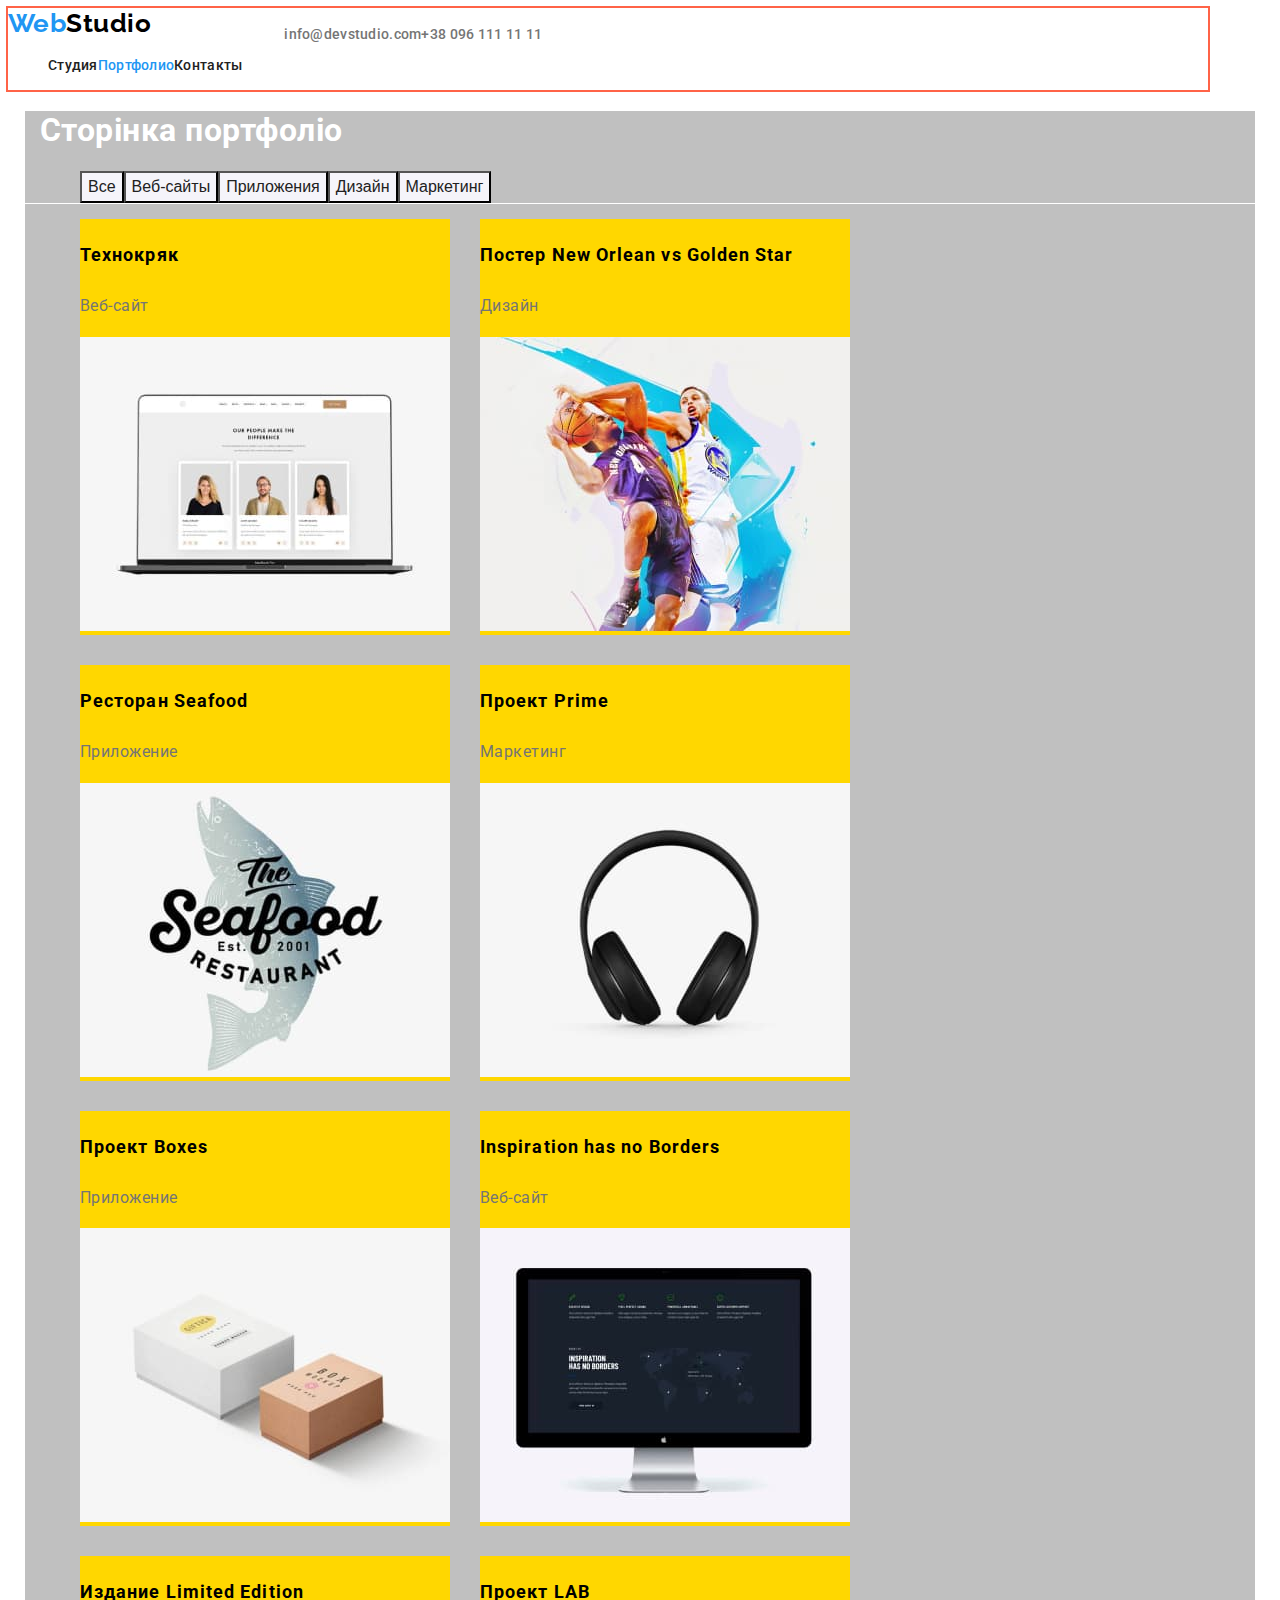
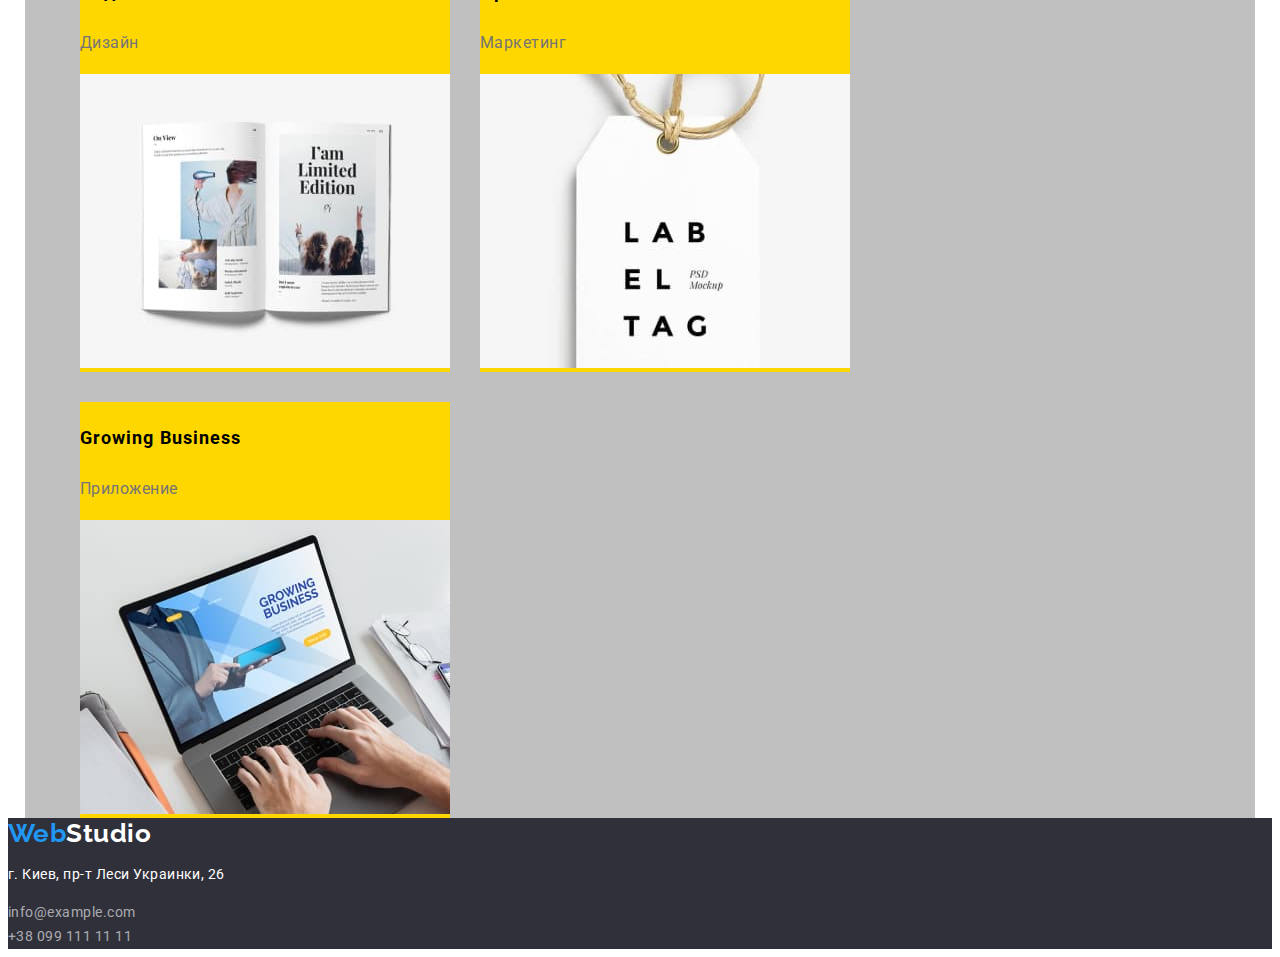
==== portfolio.html @ ce69c7de "summery" ====
<!DOCTYPE html>
<html lang="en">

<head>
  <meta charset="UTF-8">
  <meta http-equiv="X-UA-Compatible" content="IE=edge">
  <meta name="viewport" content="width=device-width, initial-scale=1.0">
  <title>Portfolio</title>
<link href="https://fonts.googleapis.com/css2?family=Raleway:wght@700&family=Roboto:wght@400;500;700;900&display=swap"
  rel="stylesheet">
  <a href="https://cdnjs.cloudflare.com/ajax/libs/modern-normalize/0.7.0/modern-normalize.min.css"></a>
  <link rel="stylesheet" href="./css/style.css">

</head>

<body>
  <header>
    <div class="conteiner">
    <nav>
      <a class="logo" href="./index.html"> <span class="web">Web</span>Studio</a>
      <ul class="site-nav">
        <li><a href="./index.html" class="link">Студия</a></li>
        <li><a href="./portfolio.html" class="link-current">Портфолио</a></li>
        <li><a href="" class="link">Контакты</a></li>
      </ul>
    </nav>
    <ul class="contact">
      <li><a href="mailto:">info@devstudio.com</a></li>
      <li><a href="tel:">+38 096 111 11 11</a></li>
    </ul>
    </div>
  </header>

  <main>
    <!-- Фільтр -->
    <section class="section">
      <h1>Сторінка портфоліо</h1>
      <ul class="section-button">
        <li><button type="button" class="button-filter">Все</button></li>
        <li><button type="button" class="button-filter">Веб-сайты</button></li>
        <li><button type="button" class="button-filter">Приложения</button></li>
        <li><button type="button" class="button-filter">Дизайн</button></li>
        <li><button type="button" class="button-filter">Маркетинг</button></li>
      </ul>
    </section>
      <!-- Наші роботи -->
      <section class="section">
        <ul class="section-works">
          <li class="flex">
            <h3 class="section-title-works">Технокряк</h3>
            <p class="title-text-works">Веб-сайт</p>
            <img src="./images/imgP1.jpg" alt="tehnokr" width="370">
          </li>
          <li class="flex">
            <h3 class="section-title-works">Постер New Orlean vs Golden Star</h3>
            <p class="title-text-works">Дизайн</p>
            <img src="./images/imgP2.jpg" alt="NOvsGS" width="370">
          </li>
          <li class="flex">
            <h3 class="section-title-works">Ресторан Seafood</h3>
            <p class="title-text-works">Приложение</p>
            <img src="./images/imgP3.jpg" alt="Seafood" width="370">
          </li>
          <li class="flex">
            <h3 class="section-title-works">Проект Prime</h3>
            <p class="title-text-works">Маркетинг</p>
            <img src="./images/imgP4.jpg" alt="Prime" width="370">
          </li>
          <li class="flex">
            <h3 class="section-title-works">Проект Boxes</h3>
            <p class="title-text-works">Приложение</p>
            <img src="./images/imgP5.jpg" alt="Boxes" width="370">
          </li>
          <li class="flex">
            <h3 class="section-title-works">Inspiration has no Borders</h3>
            <p class="title-text-works">Веб-сайт</p>
            <img src="./images/imgP6.jpg" alt="Inspiration" width="370">
          </li>
          <li class="flex">
            <h3 class="section-title-works">Издание Limited Edition</h3>
            <p class="title-text-works">Дизайн</p>
            <img src="./images/imgP7.jpg" alt="LE" width="370">
          </li>
          <li class="flex">
            <h3 class="section-title-works">Проект LAB</h3>
            <p class="title-text-works">Маркетинг</p>
            <img src="./images/imgP8.jpg" alt="LAB" width="370">
          </li>
          <li class="flex">
            <h3 class="section-title-works">Growing Business</h3>
            <p class="title-text-works">Приложение</p>
            <img src="./images/imgP9.jpg" alt="GB" width="370">
          </li>
        </ul>
      </section>
  </main>
  <footer class="footer">
    <a class="text-logo-footer" href="/"><span class="web">Web</span>Studio</a>
    <address>
      <p class="kyiv">г. Киев, пр-т Леси Украинки, 26</p>
      <a href="mailto:">info@example.com</a><br>
      <a href="tel:+">+38 099 111 11 11</a>
    </address>
  </footer>

</body>

</html>
---- css/style.css ----
/* колір заголовку "background: #212121;
" */
/* колір основного тексту, та номеру тел. і пошти в хедер "background: #757575;
" */
/* колір фокусу background: #2196F3;
 */
/* білий background: #FFFFFF; */

/* коліру в футері тел, пошта rgba(255, 255, 255, 0.6) */
:root {
  --text-title: #000000;
  --text-accent-hf: #2196f3;
  --primery-text-color: #757575;
  --text-white: #fff;
  --color-bcg: #2f303a;
  --mail-tel-footer: rgba(255, 255, 255, 0.6);
  --button-filter: #f5f4fa;
  --button-filter-text: #212121;
}
body {
  background-color: var(--text-white);
  color: var(--primery-text-color);
  letter-spacing: 0.03em;
  font-family: Roboto, sans-serif;
}
.conteiner {
  display: flex;
  width: 1200px;
  outline: 2px solid tomato;
}
.site-nav {
  display: flex;
  margin-right: 50px;
}
.contact {
  display: flex;
  margin-right: 30px;
}
.logo {
  color: #000000;
  font-family: Raleway;
  font-weight: 700;
  font-size: 26px;
  line-height: 1.19;
  text-decoration: none;
  margin-right: 93px;
}
.web {
  color: #2196f3;
}
ul {
  list-style: none;
}
/* header */

.site-nav .link {
  color: #212121;
  font-weight: 500;
  font-size: 14px;
  line-height: 1.14;
  letter-spacing: 0.02em;
  text-decoration: none;
}
.site-nav .link:focus,
.site-nav .link:hover {
  color: var(--text-accent-hf);
}
.link-current {
  color: var(--text-accent-hf);
  text-decoration: none;
  font-weight: 500;
  font-size: 14px;
  line-height: 1.14;
  letter-spacing: 0.02em;
}

.site-nav:last-child {
  margin-right: 0;
}
.contact .item {
  display: flex;
  margin-right: 50px;
}
.contact a {
  color: #757575;
  text-decoration: none;
  font-weight: 500;
  font-size: 14px;
  line-height: 1.14;
  letter-spacing: 0.02em;
}
.contact a:focus,
.contact a:hover {
  color: var(--text-accent-hf);
}

/* item */
.work-item {
  display: flex;
  flex-wrap: wrap;
  margin-left: 20px;
  margin-top: 20px;
}
.work-item > .item {
  outline: 2px solid gold;
  flex-basis: calc(100% / 5);
  margin-left: 20px;
  margin-right: 20;
}

/* css studio */
/* section */
.section.no-padding {
  padding-top: 0px;
  padding-bottom: 0px;
  margin-top: 0px;
  margin-bottom: 0px;
}
.section-title-feature {
  color: var(--text-title);
  /* font-style: normal; */
  font-weight: 700;
  font-size: 14px;
  line-height: 1.14;
  text-transform: uppercase;
}
.section .section-title {
  color: var(--text-title);
  font-weight: 700;
  font-size: 36px;
  line-height: 1.16;
  text-align: center;
}

/* button */
.section .button {
  padding: 10px 32px;
  border-radius: 4px;
  display: inline-block;
  border: 0;
  color: var(--text-white);
  background-color: var(--text-accent-hf);
  font-weight: 700;
  font-size: 16px;
  line-height: 1.87;
  margin-left: 600px;
  align-items: center;
  text-align: center;
  letter-spacing: 0.06em;
}
.section-title-team {
  color: var(--text-title);
  font-weight: 500;
  font-size: 16px;
  line-height: 1.18;
  text-align: center;
}
.section .text-feature {
  font-style: normal;
  font-size: 14px;
  line-height: 1.71;
}
.section .text-team {
  font-style: normal;
  font-size: 16px;
  line-height: 1.18;
  text-align: center;
}
/* footer */
.footer {
  background-color: var(--color-bcg);
  /* font-size: 14px;
  line-height: 1.71; */
}
.footer .text-logo-footer {
  color: var(--text-white);
  font-family: Raleway;
  font-weight: 700;
  font-size: 26px;
  line-height: 1.19;
  text-decoration: none;
}

.footer .kyiv {
  color: var(--text-white);
  font-style: normal;
  font-size: 14px;
  line-height: 1.71;
}
.footer a {
  color: var(--mail-tel-footer);
  font-style: normal;
  font-size: 14px;
  line-height: 1.71;
  text-decoration: none;
}
.footer a:focus,
.footer a:hover {
  color: var(--text-accent-hf);
}

/* portfolio settings */
.section .button-filter {
  color: var(--button-filter-text);
  background-color: var(--button-filter);
  font-weight: 500;
  font-size: 16px;
  line-height: 1.62;
  text-align: center;
  cursor: pointer;
}
.section .section-button {
  display: flex;
  margin-right: 8px;
}
.section .button-filter:focus,
.section .button-filter:hover {
  background-color: var(--text-accent-hf);
  color: var(--text-white);
}
.section-title-works {
  color: var(--text-title);
  font-weight: 700;
  font-size: 18px;
  line-height: 2;
  letter-spacing: 0.06em;
}
.section .title-text-works {
  font-size: 16px;
  line-height: 1.87;
}
h1 {
  color: var(--text-white);
}
.title-studio {
  color: var(--text-white);
  background-color: #2f303a;
  font-weight: 900;
  font-size: 44px;
  line-height: 1.36;
  text-align: center;
  letter-spacing: 0.06em;
  text-transform: uppercase;
}
.section {
  width: 1200px;
  padding-left: 15px;
  padding-right: 15px;
  margin-right: auto;
  margin-left: auto;
  background-color: silver;
}
.section-works {
  display: flex;
  flex-wrap: wrap;
  margin: -15px;
}
.flex {
  width: 370px;
  margin: 15px;
  background-color: gold;
}
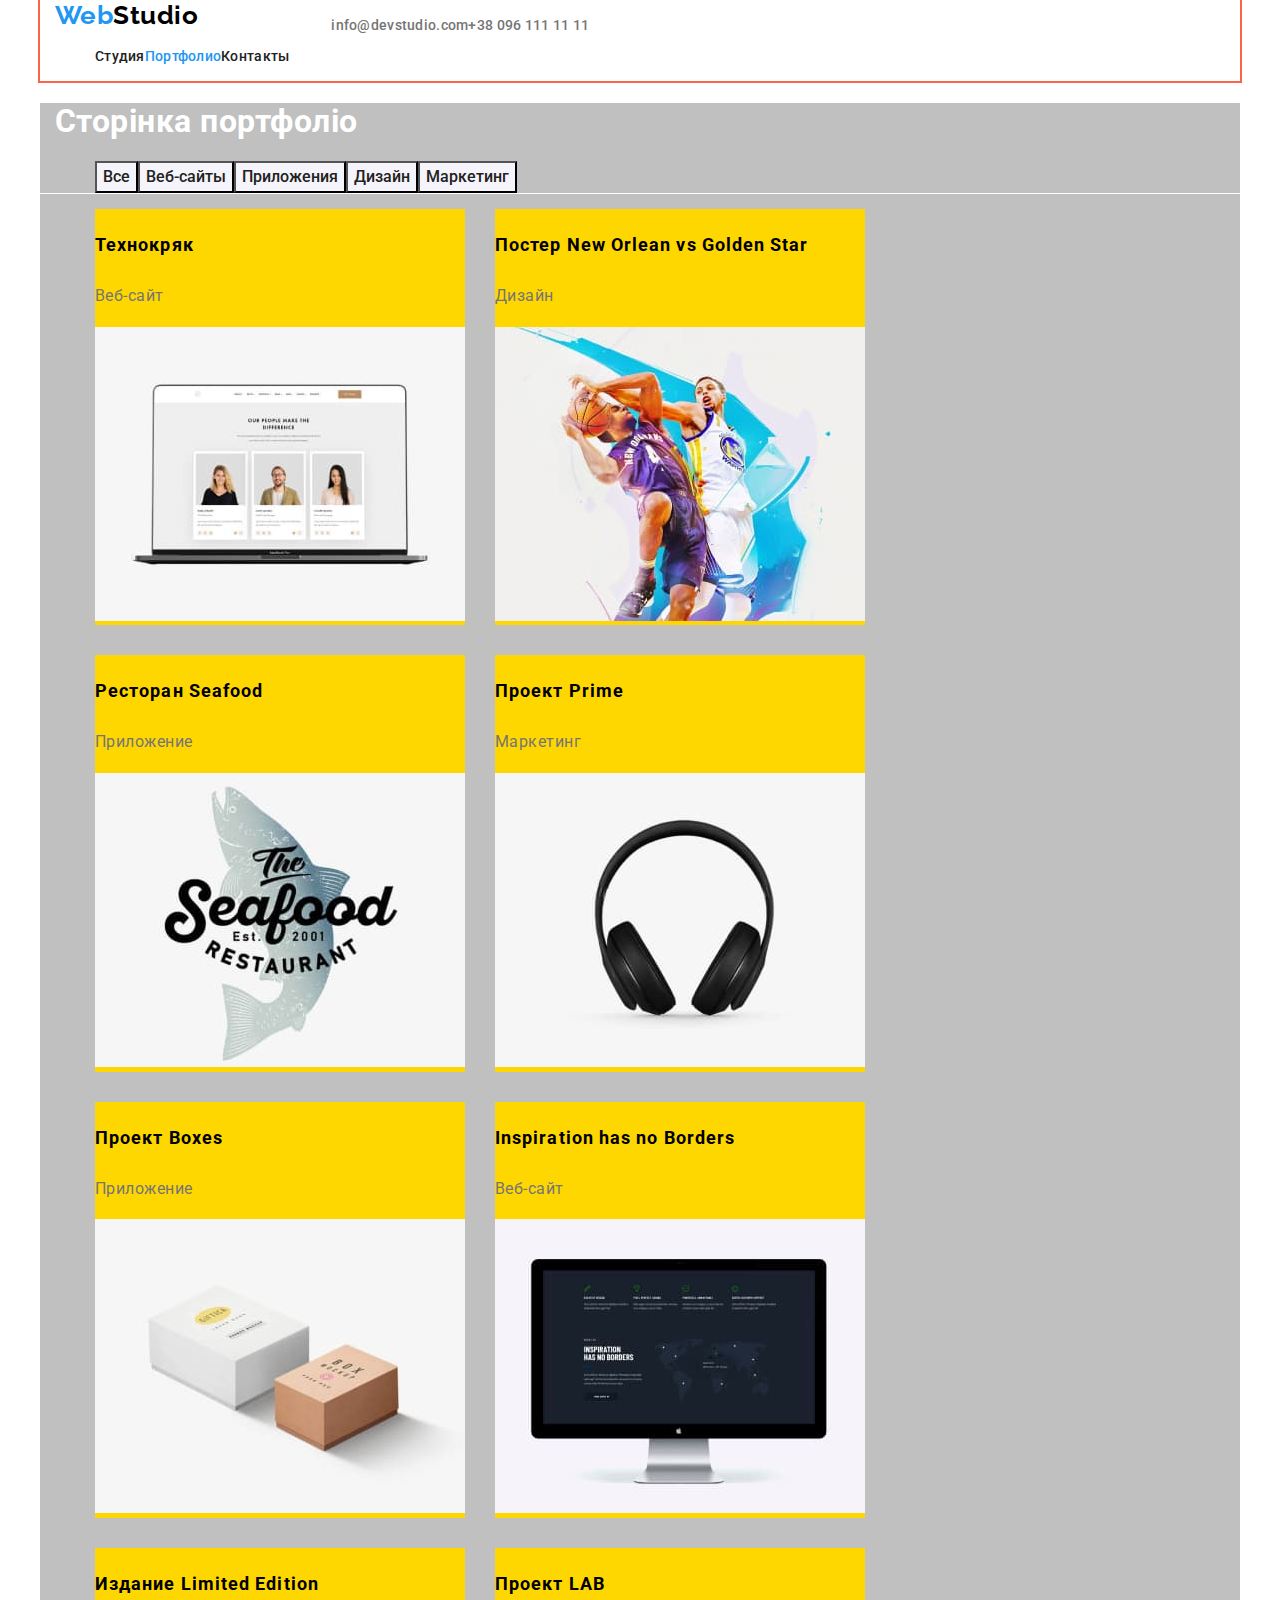
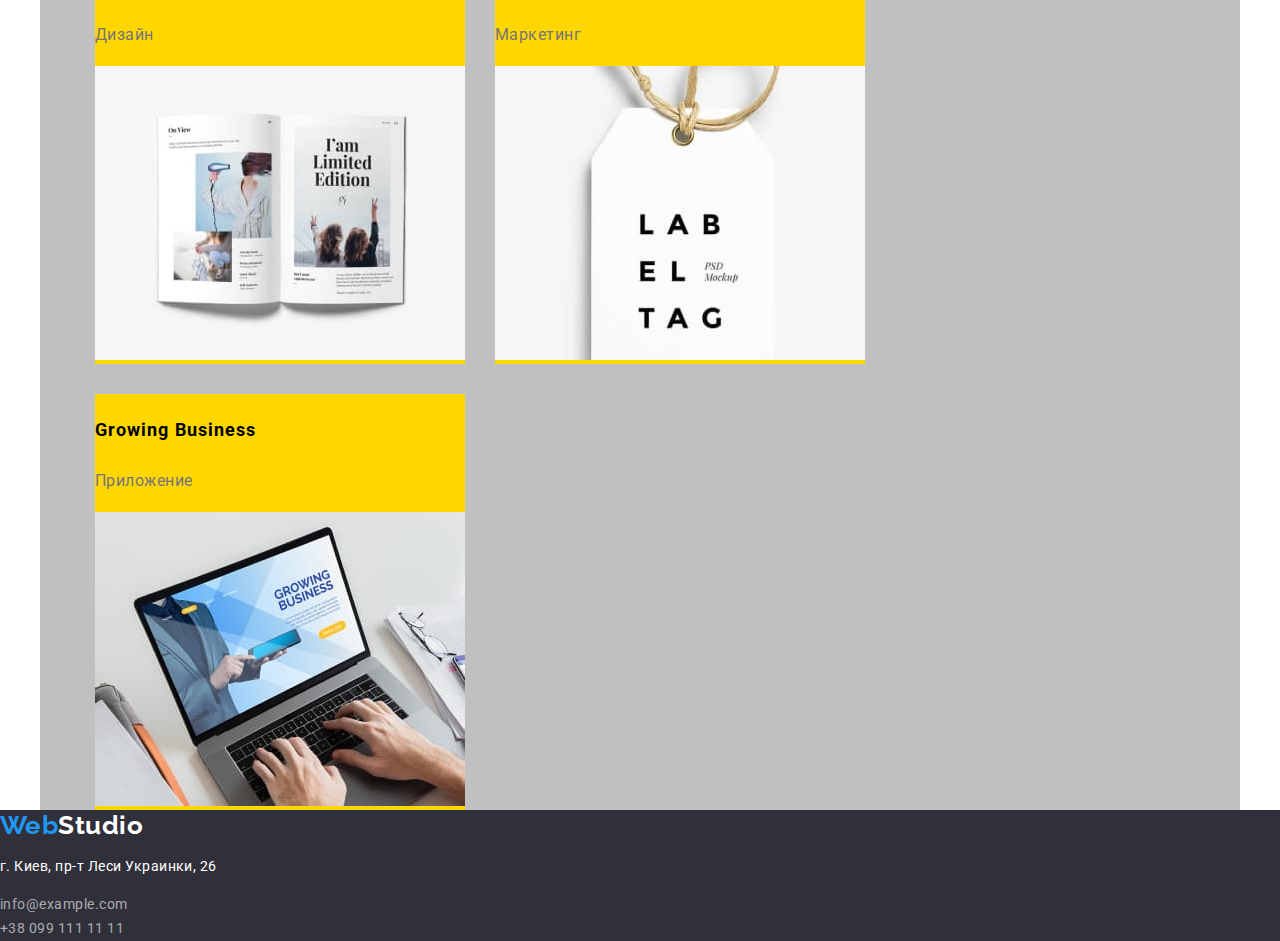
==== commit 9703cc1b: "update" ====
--- a/portfolio.html
+++ b/portfolio.html
@@ -8,7 +8,7 @@
   <title>Portfolio</title>
 <link href="https://fonts.googleapis.com/css2?family=Raleway:wght@700&family=Roboto:wght@400;500;700;900&display=swap"
   rel="stylesheet">
-  <a href="https://cdnjs.cloudflare.com/ajax/libs/modern-normalize/0.7.0/modern-normalize.min.css"></a>
+  <link rel="stylesheet" href="https://cdnjs.cloudflare.com/ajax/libs/modern-normalize/1.1.0/modern-normalize.min.css">
   <link rel="stylesheet" href="./css/style.css">
 
 </head>
--- a/css/style.css
+++ b/css/style.css
@@ -17,16 +17,30 @@
   --button-filter: #f5f4fa;
   --button-filter-text: #212121;
 }
+html {
+  box-sizing: border-box;
+}
+*,
+*::after,
+*::before {
+  box-sizing: inherit;
+}
+
 body {
   background-color: var(--text-white);
   color: var(--primery-text-color);
   letter-spacing: 0.03em;
   font-family: Roboto, sans-serif;
+  margin: 0;
 }
 .conteiner {
   display: flex;
-  width: 1200px;
+  max-width: 1200px;
   outline: 2px solid tomato;
+  padding-left: 15px;
+  padding-right: 15px;
+  margin-left: auto;
+  margin-right: auto;
 }
 .site-nav {
   display: flex;
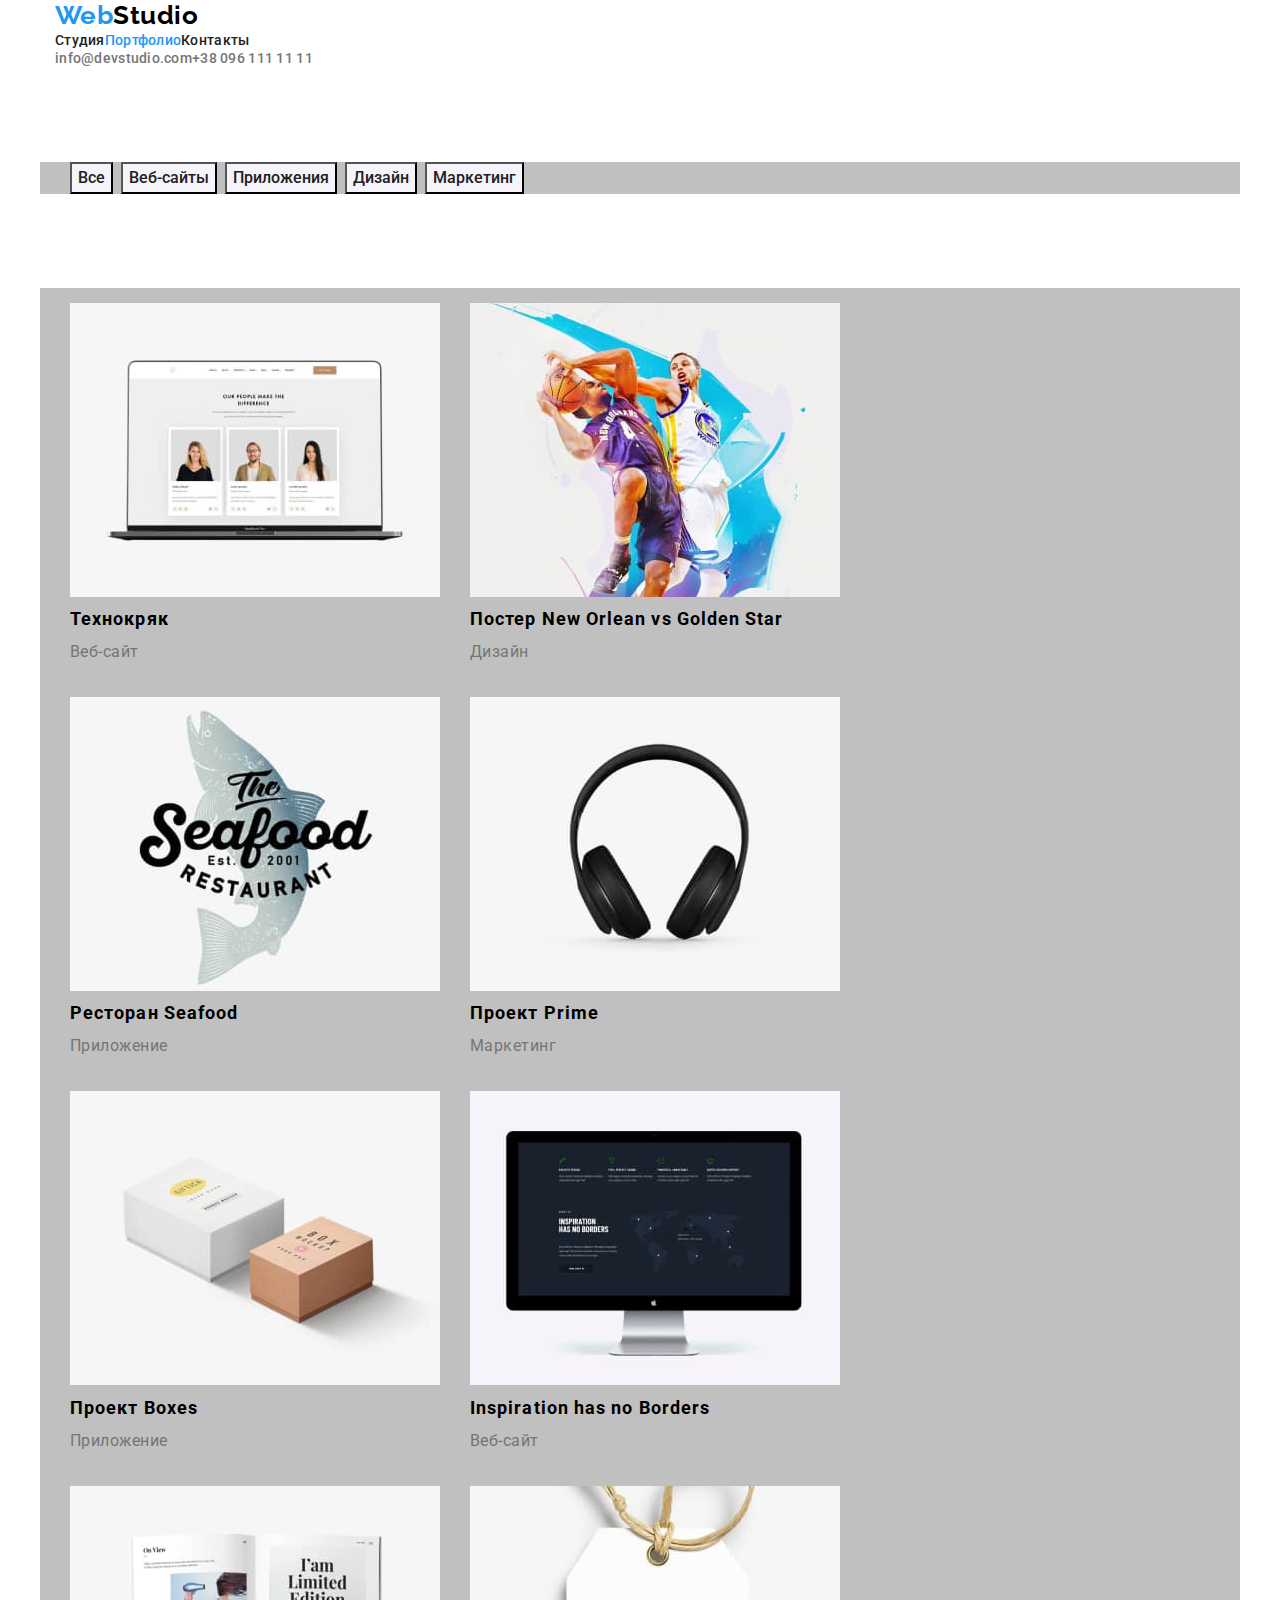
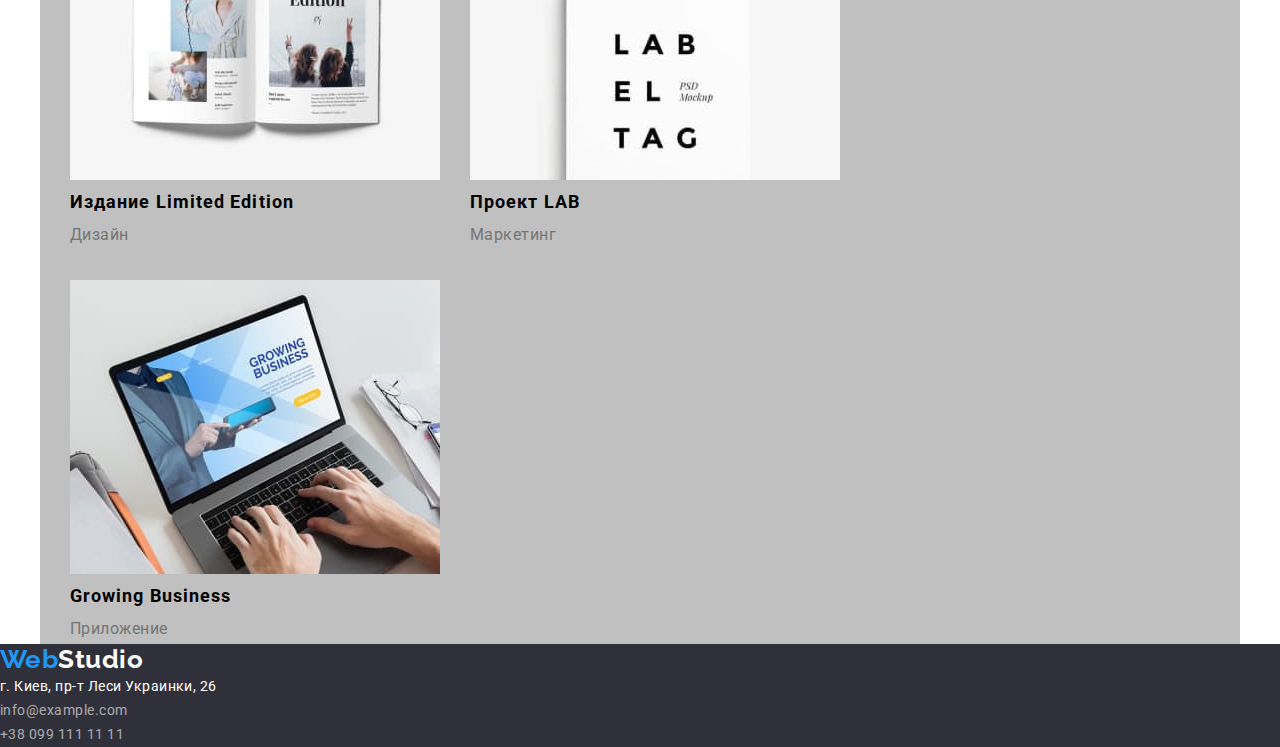
==== commit c62654e5: "update" ====
--- a/portfolio.html
+++ b/portfolio.html
@@ -34,64 +34,76 @@
   <main>
     <!-- Фільтр -->
     <section class="section">
-      <h1>Сторінка портфоліо</h1>
-      <ul class="section-button">
-        <li><button type="button" class="button-filter">Все</button></li>
-        <li><button type="button" class="button-filter">Веб-сайты</button></li>
-        <li><button type="button" class="button-filter">Приложения</button></li>
-        <li><button type="button" class="button-filter">Дизайн</button></li>
-        <li><button type="button" class="button-filter">Маркетинг</button></li>
-      </ul>
+      <div class="conteiner">
+        <h1 class="title-hide">Сторінка портфоліо</h1>
+        <ul class="section-button">
+          <li><button type="button" class="button-filter">Все</button></li>
+          <li><button type="button" class="button-filter">Веб-сайты</button></li>
+          <li><button type="button" class="button-filter">Приложения</button></li>
+          <li><button type="button" class="button-filter">Дизайн</button></li>
+          <li><button type="button" class="button-filter">Маркетинг</button></li>
+        </ul>
+      </div>
     </section>
       <!-- Наші роботи -->
       <section class="section">
-        <ul class="section-works">
-          <li class="flex">
-            <h3 class="section-title-works">Технокряк</h3>
-            <p class="title-text-works">Веб-сайт</p>
-            <img src="./images/imgP1.jpg" alt="tehnokr" width="370">
-          </li>
-          <li class="flex">
-            <h3 class="section-title-works">Постер New Orlean vs Golden Star</h3>
-            <p class="title-text-works">Дизайн</p>
-            <img src="./images/imgP2.jpg" alt="NOvsGS" width="370">
-          </li>
-          <li class="flex">
-            <h3 class="section-title-works">Ресторан Seafood</h3>
-            <p class="title-text-works">Приложение</p>
-            <img src="./images/imgP3.jpg" alt="Seafood" width="370">
-          </li>
-          <li class="flex">
-            <h3 class="section-title-works">Проект Prime</h3>
-            <p class="title-text-works">Маркетинг</p>
-            <img src="./images/imgP4.jpg" alt="Prime" width="370">
-          </li>
-          <li class="flex">
-            <h3 class="section-title-works">Проект Boxes</h3>
-            <p class="title-text-works">Приложение</p>
-            <img src="./images/imgP5.jpg" alt="Boxes" width="370">
-          </li>
-          <li class="flex">
-            <h3 class="section-title-works">Inspiration has no Borders</h3>
-            <p class="title-text-works">Веб-сайт</p>
-            <img src="./images/imgP6.jpg" alt="Inspiration" width="370">
-          </li>
-          <li class="flex">
-            <h3 class="section-title-works">Издание Limited Edition</h3>
-            <p class="title-text-works">Дизайн</p>
-            <img src="./images/imgP7.jpg" alt="LE" width="370">
-          </li>
-          <li class="flex">
-            <h3 class="section-title-works">Проект LAB</h3>
-            <p class="title-text-works">Маркетинг</p>
-            <img src="./images/imgP8.jpg" alt="LAB" width="370">
-          </li>
-          <li class="flex">
-            <h3 class="section-title-works">Growing Business</h3>
-            <p class="title-text-works">Приложение</p>
-            <img src="./images/imgP9.jpg" alt="GB" width="370">
-          </li>
-        </ul>
+        <div class="conteiner">
+<ul class="section-works">
+  <li class="flex">
+    <img src="./images/imgP1.jpg" alt="tehnokr" width="370">
+    <h3 class="section-title-works">Технокряк</h3>
+    <p class="title-text-works">Веб-сайт</p>
+
+  </li>
+  <li class="flex">
+    <img src="./images/imgP2.jpg" alt="NOvsGS" width="370">
+    <h3 class="section-title-works">Постер New Orlean vs Golden Star</h3>
+    <p class="title-text-works">Дизайн</p>
+
+  </li>
+  <li class="flex">
+    <img src="./images/imgP3.jpg" alt="Seafood" width="370">
+    <h3 class="section-title-works">Ресторан Seafood</h3>
+    <p class="title-text-works">Приложение</p>
+
+  </li>
+  <li class="flex">
+    <img src="./images/imgP4.jpg" alt="Prime" width="370">
+    <h3 class="section-title-works">Проект Prime</h3>
+    <p class="title-text-works">Маркетинг</p>
+
+  </li>
+  <li class="flex">
+    <img src="./images/imgP5.jpg" alt="Boxes" width="370">
+    <h3 class="section-title-works">Проект Boxes</h3>
+    <p class="title-text-works">Приложение</p>
+
+  </li>
+  <li class="flex">
+    <img src="./images/imgP6.jpg" alt="Inspiration" width="370">
+    <h3 class="section-title-works">Inspiration has no Borders</h3>
+    <p class="title-text-works">Веб-сайт</p>
+
+  </li>
+  <li class="flex">
+    <img src="./images/imgP7.jpg" alt="LE" width="370">
+    <h3 class="section-title-works">Издание Limited Edition</h3>
+    <p class="title-text-works">Дизайн</p>
+
+  </li>
+  <li class="flex">
+    <img src="./images/imgP8.jpg" alt="LAB" width="370">
+    <h3 class="section-title-works">Проект LAB</h3>
+    <p class="title-text-works">Маркетинг</p>
+
+  </li>
+  <li class="flex">
+    <img src="./images/imgP9.jpg" alt="LAB" width="370">
+    <h3 class="section-title-works">Growing Business</h3>
+    <p class="title-text-works">Приложение</p>
+  </li>
+</ul>
+        </div>
       </section>
   </main>
   <footer class="footer">
--- a/css/style.css
+++ b/css/style.css
@@ -33,10 +33,26 @@
   font-family: Roboto, sans-serif;
   margin: 0;
 }
+
+h1,
+h2,
+h3,
+p,
+ul {
+  margin-bottom: 0;
+  margin-top: 0;
+}
+
+ul {
+  list-style: none;
+  padding: 0;
+  margin: 0;
+}
+
 .conteiner {
-  display: flex;
+  /* display: flex; */
   max-width: 1200px;
-  outline: 2px solid tomato;
+  /* outline: 2px solid tomato; */
   padding-left: 15px;
   padding-right: 15px;
   margin-left: auto;
@@ -62,9 +78,7 @@
 .web {
   color: #2196f3;
 }
-ul {
-  list-style: none;
-}
+
 /* header */
 
 .site-nav .link {
@@ -124,19 +138,41 @@
 
 /* css studio */
 /* section */
-.section.no-padding {
+.title-studio {
+  color: var(--text-white);
+  background-color: #2f303a;
+  font-weight: 900;
+  font-size: 44px;
+  line-height: 1.36;
+  text-align: center;
+  letter-spacing: 0.06em;
+  text-transform: uppercase;
+  margin-top: 0;
+  margin-bottom: 30px;
+}
+
+.section-hero {
+  text-align: center;
+}
+.section {
   padding-top: 0px;
   padding-bottom: 0px;
-  margin-top: 0px;
+  margin-top: 94px;
   margin-bottom: 0px;
 }
+
+.credo {
+  display: flex;
+}
 .section-title-feature {
   color: var(--text-title);
-  /* font-style: normal; */
+
   font-weight: 700;
   font-size: 14px;
   line-height: 1.14;
   text-transform: uppercase;
+  margin-top: 0;
+  margin-bottom: 10px;
 }
 .section .section-title {
   color: var(--text-title);
@@ -144,6 +180,28 @@
   font-size: 36px;
   line-height: 1.16;
   text-align: center;
+  padding: 0;
+  margin-top: 0;
+  margin-bottom: 50px;
+}
+.section-team {
+  max-width: 1200px;
+  margin-left: auto;
+  margin-right: auto;
+  padding-top: 94px;
+  padding-bottom: 94px;
+  color: var(--text-title);
+  /* outline: 2px solid pink; */
+  margin-top: 94px;
+  text-align: center;
+  background-color: var(--button-filter);
+}
+.section-team .section-title {
+  margin-bottom: 50px;
+}
+
+.title-hide {
+  display: none;
 }
 
 /* button */
@@ -214,19 +272,25 @@
 }
 
 /* portfolio settings */
+.section .section-button {
+  display: flex;
+  margin-right: auto;
+  margin-left: auto;
+  margin-top: 0;
+  margin-bottom: 34px;
+}
+
 .section .button-filter {
   color: var(--button-filter-text);
   background-color: var(--button-filter);
   font-weight: 500;
   font-size: 16px;
+  margin-right: 8px;
   line-height: 1.62;
   text-align: center;
   cursor: pointer;
 }
-.section .section-button {
-  display: flex;
-  margin-right: 8px;
-}
+
 .section .button-filter:focus,
 .section .button-filter:hover {
   background-color: var(--text-accent-hf);
@@ -246,16 +310,7 @@
 h1 {
   color: var(--text-white);
 }
-.title-studio {
-  color: var(--text-white);
-  background-color: #2f303a;
-  font-weight: 900;
-  font-size: 44px;
-  line-height: 1.36;
-  text-align: center;
-  letter-spacing: 0.06em;
-  text-transform: uppercase;
-}
+
 .section {
   width: 1200px;
   padding-left: 15px;
@@ -268,9 +323,9 @@
   display: flex;
   flex-wrap: wrap;
   margin: -15px;
+  margin-top: 0;
 }
 .flex {
   width: 370px;
   margin: 15px;
-  background-color: gold;
-}
+}
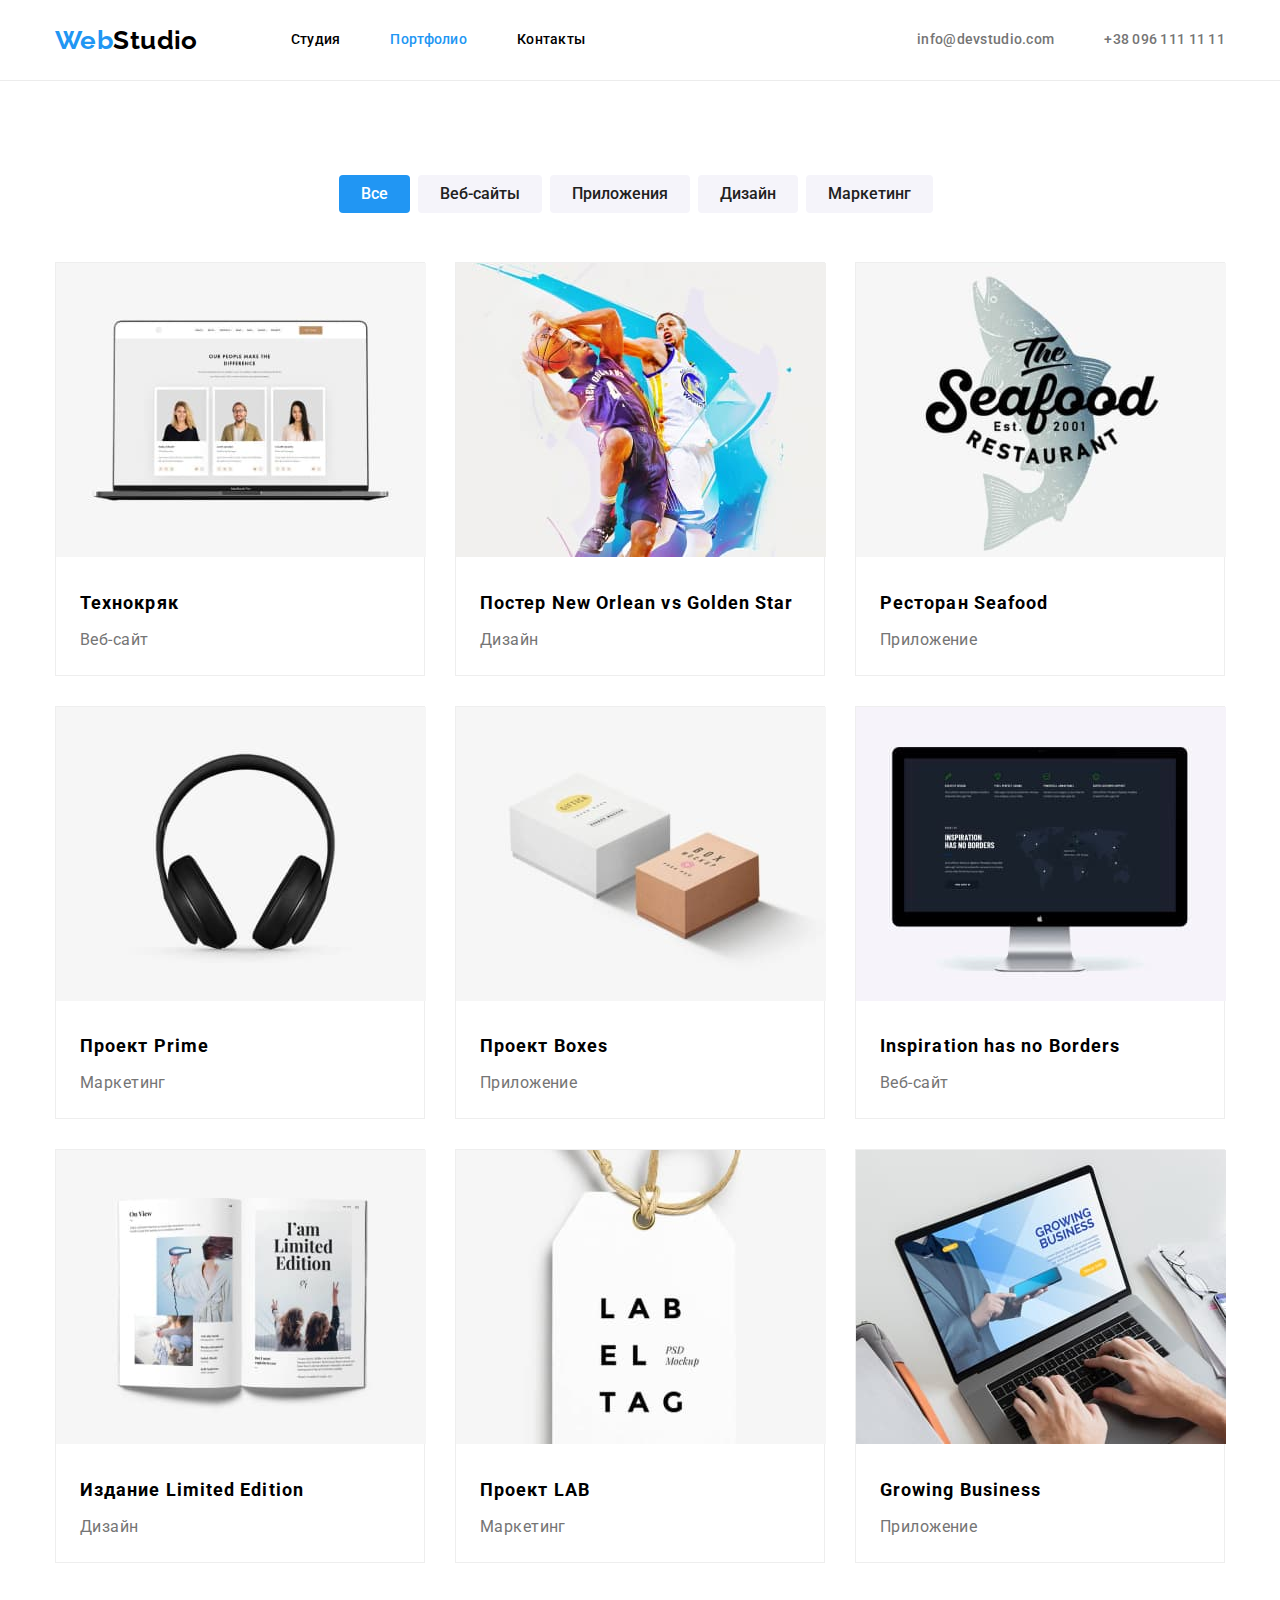
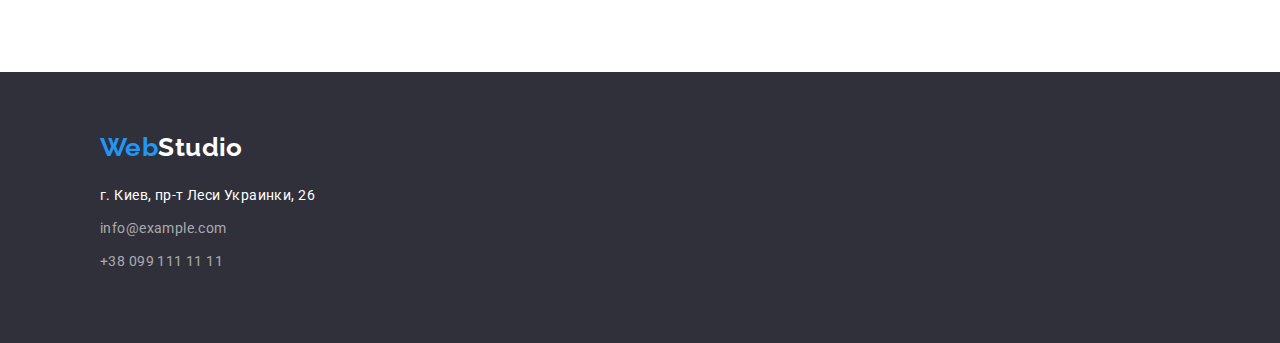
==== commit fe09ba8c: "update" ====
--- a/portfolio.html
+++ b/portfolio.html
@@ -1,120 +1,133 @@
 <!DOCTYPE html>
 <html lang="en">
+  <head>
+    <meta charset="UTF-8" />
+    <meta http-equiv="X-UA-Compatible" content="IE=edge" />
+    <meta name="viewport" content="width=device-width, initial-scale=1.0" />
+    <title>Portfolio</title>
+    <link
+      href="https://fonts.googleapis.com/css2?family=Raleway:wght@700&family=Roboto:wght@400;500;700;900&display=swap"
+      rel="stylesheet"
+    />
+    <link
+      rel="stylesheet"
+      href="https://cdnjs.cloudflare.com/ajax/libs/modern-normalize/1.1.0/modern-normalize.min.css"
+    />
+    <link rel="stylesheet" href="./css/style.css" />
+  </head>
 
-<head>
-  <meta charset="UTF-8">
-  <meta http-equiv="X-UA-Compatible" content="IE=edge">
-  <meta name="viewport" content="width=device-width, initial-scale=1.0">
-  <title>Portfolio</title>
-<link href="https://fonts.googleapis.com/css2?family=Raleway:wght@700&family=Roboto:wght@400;500;700;900&display=swap"
-  rel="stylesheet">
-  <link rel="stylesheet" href="https://cdnjs.cloudflare.com/ajax/libs/modern-normalize/1.1.0/modern-normalize.min.css">
-  <link rel="stylesheet" href="./css/style.css">
-
-</head>
-
-<body>
-  <header>
-    <div class="conteiner">
-    <nav>
-      <a class="logo" href="./index.html"> <span class="web">Web</span>Studio</a>
-      <ul class="site-nav">
-        <li><a href="./index.html" class="link">Студия</a></li>
-        <li><a href="./portfolio.html" class="link-current">Портфолио</a></li>
-        <li><a href="" class="link">Контакты</a></li>
-      </ul>
-    </nav>
-    <ul class="contact">
-      <li><a href="mailto:">info@devstudio.com</a></li>
-      <li><a href="tel:">+38 096 111 11 11</a></li>
-    </ul>
-    </div>
-  </header>
-
-  <main>
-    <!-- Фільтр -->
-    <section class="section">
-      <div class="conteiner">
-        <h1 class="title-hide">Сторінка портфоліо</h1>
-        <ul class="section-button">
-          <li><button type="button" class="button-filter">Все</button></li>
-          <li><button type="button" class="button-filter">Веб-сайты</button></li>
-          <li><button type="button" class="button-filter">Приложения</button></li>
-          <li><button type="button" class="button-filter">Дизайн</button></li>
-          <li><button type="button" class="button-filter">Маркетинг</button></li>
+  <body>
+    <header class="header">
+      <div class="conteiner header-conteiner">
+        <nav class="nav">
+          <a class="logo" href="./index.html">
+            <span class="web">Web</span>Studio</a
+          >
+          <ul class="site-nav">
+            <li><a href="./index.html" class="link">Студия</a></li>
+            <li>
+              <a href="./portfolio.html" class="link-current">Портфолио</a>
+            </li>
+            <li><a href="" class="link">Контакты</a></li>
+          </ul>
+        </nav>
+        <ul class="contact">
+          <li class="item">
+            <a class="link" href="mailto:">info@devstudio.com</a>
+          </li>
+          <li class="item">
+            <a class="link" href="tel:">+38 096 111 11 11</a>
+          </li>
         </ul>
       </div>
-    </section>
-      <!-- Наші роботи -->
-      <section class="section">
+    </header>
+
+    <main>
+      <!-- Фільтр -->
+      <section class="section btn">
         <div class="conteiner">
-<ul class="section-works">
-  <li class="flex">
-    <img src="./images/imgP1.jpg" alt="tehnokr" width="370">
-    <h3 class="section-title-works">Технокряк</h3>
-    <p class="title-text-works">Веб-сайт</p>
-
-  </li>
-  <li class="flex">
-    <img src="./images/imgP2.jpg" alt="NOvsGS" width="370">
-    <h3 class="section-title-works">Постер New Orlean vs Golden Star</h3>
-    <p class="title-text-works">Дизайн</p>
-
-  </li>
-  <li class="flex">
-    <img src="./images/imgP3.jpg" alt="Seafood" width="370">
-    <h3 class="section-title-works">Ресторан Seafood</h3>
-    <p class="title-text-works">Приложение</p>
-
-  </li>
-  <li class="flex">
-    <img src="./images/imgP4.jpg" alt="Prime" width="370">
-    <h3 class="section-title-works">Проект Prime</h3>
-    <p class="title-text-works">Маркетинг</p>
-
-  </li>
-  <li class="flex">
-    <img src="./images/imgP5.jpg" alt="Boxes" width="370">
-    <h3 class="section-title-works">Проект Boxes</h3>
-    <p class="title-text-works">Приложение</p>
-
-  </li>
-  <li class="flex">
-    <img src="./images/imgP6.jpg" alt="Inspiration" width="370">
-    <h3 class="section-title-works">Inspiration has no Borders</h3>
-    <p class="title-text-works">Веб-сайт</p>
-
-  </li>
-  <li class="flex">
-    <img src="./images/imgP7.jpg" alt="LE" width="370">
-    <h3 class="section-title-works">Издание Limited Edition</h3>
-    <p class="title-text-works">Дизайн</p>
-
-  </li>
-  <li class="flex">
-    <img src="./images/imgP8.jpg" alt="LAB" width="370">
-    <h3 class="section-title-works">Проект LAB</h3>
-    <p class="title-text-works">Маркетинг</p>
-
-  </li>
-  <li class="flex">
-    <img src="./images/imgP9.jpg" alt="LAB" width="370">
-    <h3 class="section-title-works">Growing Business</h3>
-    <p class="title-text-works">Приложение</p>
-  </li>
-</ul>
+          <h1 class="title-hide">Сторінка портфоліо</h1>
+          <ul class="section-button">
+            <li><button type="button" class="button-current">Все</button></li>
+            <li>
+              <button type="button" class="button-filter">Веб-сайты</button>
+            </li>
+            <li>
+              <button type="button" class="button-filter">Приложения</button>
+            </li>
+            <li><button type="button" class="button-filter">Дизайн</button></li>
+            <li>
+              <button type="button" class="button-filter">Маркетинг</button>
+            </li>
+          </ul>
         </div>
       </section>
-  </main>
-  <footer class="footer">
-    <a class="text-logo-footer" href="/"><span class="web">Web</span>Studio</a>
-    <address>
-      <p class="kyiv">г. Киев, пр-т Леси Украинки, 26</p>
-      <a href="mailto:">info@example.com</a><br>
-      <a href="tel:+">+38 099 111 11 11</a>
-    </address>
-  </footer>
-
-</body>
-
-</html>+      <!-- Наші роботи -->
+      <section>
+        <div class="conteiner">
+          <ul class="section-works">
+            <li class="flex">
+              <img src="./images/imgP1.jpg" alt="tehnokr" width="370" />
+              <h3 class="section-title-works">Технокряк</h3>
+              <p class="title-text-works">Веб-сайт</p>
+            </li>
+            <li class="flex">
+              <img src="./images/imgP2.jpg" alt="NOvsGS" width="370" />
+              <h3 class="section-title-works">
+                Постер New Orlean vs Golden Star
+              </h3>
+              <p class="title-text-works">Дизайн</p>
+            </li>
+            <li class="flex">
+              <img src="./images/imgP3.jpg" alt="Seafood" width="370" />
+              <h3 class="section-title-works">Ресторан Seafood</h3>
+              <p class="title-text-works">Приложение</p>
+            </li>
+            <li class="flex">
+              <img src="./images/imgP4.jpg" alt="Prime" width="370" />
+              <h3 class="section-title-works">Проект Prime</h3>
+              <p class="title-text-works">Маркетинг</p>
+            </li>
+            <li class="flex">
+              <img src="./images/imgP5.jpg" alt="Boxes" width="370" />
+              <h3 class="section-title-works">Проект Boxes</h3>
+              <p class="title-text-works">Приложение</p>
+            </li>
+            <li class="flex">
+              <img src="./images/imgP6.jpg" alt="Inspiration" width="370" />
+              <h3 class="section-title-works">Inspiration has no Borders</h3>
+              <p class="title-text-works">Веб-сайт</p>
+            </li>
+            <li class="flex">
+              <img src="./images/imgP7.jpg" alt="LE" width="370" />
+              <h3 class="section-title-works">Издание Limited Edition</h3>
+              <p class="title-text-works">Дизайн</p>
+            </li>
+            <li class="flex">
+              <img src="./images/imgP8.jpg" alt="LAB" width="370" />
+              <h3 class="section-title-works">Проект LAB</h3>
+              <p class="title-text-works">Маркетинг</p>
+            </li>
+            <li class="flex">
+              <img src="./images/imgP9.jpg" alt="LAB" width="370" />
+              <h3 class="section-title-works">Growing Business</h3>
+              <p class="title-text-works">Приложение</p>
+            </li>
+          </ul>
+        </div>
+      </section>
+    </main>
+    <footer class="footer">
+      <div class="conteiner footer">
+        <a class="text-logo-footer" href="/"
+          ><span class="web">Web</span>Studio</a
+        >
+        <address class="footer-address">
+          <p class="kyiv">г. Киев, пр-т Леси Украинки, 26</p>
+          <a class="link" href="mailto:">info@example.com</a>
+          <a class="link" href="tel:+">+38 099 111 11 11</a>
+        </address>
+      </div>
+    </footer>
+  </body>
+</html>
--- a/css/style.css
+++ b/css/style.css
@@ -16,6 +16,7 @@
   --mail-tel-footer: rgba(255, 255, 255, 0.6);
   --button-filter: #f5f4fa;
   --button-filter-text: #212121;
+  --header-border: #ececec;
 }
 html {
   box-sizing: border-box;
@@ -29,18 +30,22 @@
 body {
   background-color: var(--text-white);
   color: var(--primery-text-color);
+  font-family: Roboto, sans-serif;
+  font-size: 14px;
+  line-height: 1.7;
   letter-spacing: 0.03em;
-  font-family: Roboto, sans-serif;
-  margin: 0;
 }
 
 h1,
 h2,
 h3,
+h4,
+h5,
+h6,
 p,
 ul {
-  margin-bottom: 0;
-  margin-top: 0;
+  margin: 0;
+  padding: 0;
 }
 
 ul {
@@ -49,25 +54,45 @@
   margin: 0;
 }
 
+a {
+  text-decoration: none;
+}
+
+address {
+  font-style: normal;
+}
+
 .conteiner {
-  /* display: flex; */
-  max-width: 1200px;
+  width: 1200px;
   /* outline: 2px solid tomato; */
   padding-left: 15px;
   padding-right: 15px;
   margin-left: auto;
   margin-right: auto;
 }
+
+.section {
+  padding-top: 94px;
+  padding-bottom: 94px;
+}
+
+/* header */
+.header-conteiner {
+  display: flex;
+  align-items: center;
+}
+.header {
+  border-bottom: 1px solid var(--header-border);
+}
 .site-nav {
   display: flex;
-  margin-right: 50px;
 }
 .contact {
   display: flex;
-  margin-right: 30px;
+  margin-left: auto;
 }
 .logo {
-  color: #000000;
+  color: var(--text-title);
   font-family: Raleway;
   font-weight: 700;
   font-size: 26px;
@@ -76,23 +101,27 @@
   margin-right: 93px;
 }
 .web {
-  color: #2196f3;
-}
-
-/* header */
+  color: var(--text-accent-hf);
+}
 
 .site-nav .link {
-  color: #212121;
+  color: var(--text-title);
   font-weight: 500;
   font-size: 14px;
   line-height: 1.14;
   letter-spacing: 0.02em;
   text-decoration: none;
+  margin-right: 50px;
+  padding: 32px 0;
 }
 .site-nav .link:focus,
 .site-nav .link:hover {
   color: var(--text-accent-hf);
 }
+.nav {
+  display: flex;
+  align-items: center;
+}
 .link-current {
   color: var(--text-accent-hf);
   text-decoration: none;
@@ -100,6 +129,7 @@
   font-size: 14px;
   line-height: 1.14;
   letter-spacing: 0.02em;
+  margin-right: 50px;
 }
 
 .site-nav:last-child {
@@ -109,103 +139,43 @@
   display: flex;
   margin-right: 50px;
 }
-.contact a {
-  color: #757575;
+.item:last-child {
+  margin-right: 0;
+}
+
+.contact .link {
+  color: var(--primery-text-color);
   text-decoration: none;
   font-weight: 500;
   font-size: 14px;
   line-height: 1.14;
   letter-spacing: 0.02em;
+  padding: 32px 0;
 }
 .contact a:focus,
 .contact a:hover {
   color: var(--text-accent-hf);
 }
 
-/* item */
-.work-item {
-  display: flex;
-  flex-wrap: wrap;
-  margin-left: 20px;
-  margin-top: 20px;
-}
-.work-item > .item {
-  outline: 2px solid gold;
-  flex-basis: calc(100% / 5);
-  margin-left: 20px;
-  margin-right: 20;
-}
-
-/* css studio */
-/* section */
+/* hero */
+.section-hero {
+  text-align: center;
+  padding: 200px 0;
+  background-color: var(--color-bcg);
+}
+
 .title-studio {
   color: var(--text-white);
-  background-color: #2f303a;
+
   font-weight: 900;
   font-size: 44px;
   line-height: 1.36;
   text-align: center;
   letter-spacing: 0.06em;
   text-transform: uppercase;
-  margin-top: 0;
   margin-bottom: 30px;
 }
-
-.section-hero {
-  text-align: center;
-}
-.section {
-  padding-top: 0px;
-  padding-bottom: 0px;
-  margin-top: 94px;
-  margin-bottom: 0px;
-}
-
-.credo {
-  display: flex;
-}
-.section-title-feature {
-  color: var(--text-title);
-
-  font-weight: 700;
-  font-size: 14px;
-  line-height: 1.14;
-  text-transform: uppercase;
-  margin-top: 0;
-  margin-bottom: 10px;
-}
-.section .section-title {
-  color: var(--text-title);
-  font-weight: 700;
-  font-size: 36px;
-  line-height: 1.16;
-  text-align: center;
-  padding: 0;
-  margin-top: 0;
-  margin-bottom: 50px;
-}
-.section-team {
-  max-width: 1200px;
-  margin-left: auto;
-  margin-right: auto;
-  padding-top: 94px;
-  padding-bottom: 94px;
-  color: var(--text-title);
-  /* outline: 2px solid pink; */
-  margin-top: 94px;
-  text-align: center;
-  background-color: var(--button-filter);
-}
-.section-team .section-title {
-  margin-bottom: 50px;
-}
-
-.title-hide {
-  display: none;
-}
-
-/* button */
-.section .button {
+.button {
   padding: 10px 32px;
   border-radius: 4px;
   display: inline-block;
@@ -215,29 +185,10 @@
   font-weight: 700;
   font-size: 16px;
   line-height: 1.87;
-  margin-left: 600px;
-  align-items: center;
   text-align: center;
   letter-spacing: 0.06em;
 }
-.section-title-team {
-  color: var(--text-title);
-  font-weight: 500;
-  font-size: 16px;
-  line-height: 1.18;
-  text-align: center;
-}
-.section .text-feature {
-  font-style: normal;
-  font-size: 14px;
-  line-height: 1.71;
-}
-.section .text-team {
-  font-style: normal;
-  font-size: 16px;
-  line-height: 1.18;
-  text-align: center;
-}
+
 /* footer */
 .footer {
   background-color: var(--color-bcg);
@@ -251,6 +202,10 @@
   font-size: 26px;
   line-height: 1.19;
   text-decoration: none;
+  margin: 0;
+}
+.footer-address {
+  margin-top: 20px;
 }
 
 .footer .kyiv {
@@ -258,28 +213,122 @@
   font-style: normal;
   font-size: 14px;
   line-height: 1.71;
-}
-.footer a {
+  margin-bottom: 9px;
+}
+.footer .link {
   color: var(--mail-tel-footer);
   font-style: normal;
+  display: flex;
   font-size: 14px;
   line-height: 1.71;
   text-decoration: none;
+  margin-bottom: 9px;
 }
 .footer a:focus,
 .footer a:hover {
   color: var(--text-accent-hf);
 }
+.conteiner.footer {
+  display: block;
+  padding: 60px;
+}
+/* особенности */
+
+.credo {
+  display: flex;
+}
+.credo-item {
+  margin-right: 30px;
+}
+.section-title-feature {
+  color: var(--text-title);
+
+  font-weight: 700;
+  font-size: 14px;
+  line-height: 1.14;
+  text-transform: uppercase;
+  margin-top: 0;
+  margin-bottom: 10px;
+}
+.section .text-feature {
+  font-style: normal;
+  font-size: 14px;
+  line-height: 1.71;
+}
+
+/* Чем занимаемся */
+.section-title {
+  color: var(--text-title);
+  font-weight: 700;
+  font-size: 36px;
+  line-height: 1.16;
+  text-align: center;
+  padding: 0;
+  margin-top: 0;
+  margin-bottom: 50px;
+}
+.work-list {
+  display: flex;
+  flex-wrap: wrap;
+}
+.work-item:not(:last-child) {
+  margin-right: 30px;
+}
+
+/* команда */
+
+.section-team {
+  padding-top: 94px;
+  padding-bottom: 94px;
+  color: var(--text-title);
+  text-align: center;
+  background-color: var(--button-filter);
+}
+.section-team .section-title {
+  margin-bottom: 50px;
+}
+.team-item {
+  background-color: var(--text-white);
+  margin-right: 30px;
+}
+.team-item:last-child {
+  margin-right: 0;
+}
+
+.section-title-team {
+  color: var(--text-title);
+  font-weight: 500;
+  font-size: 16px;
+  line-height: 1.18;
+  text-align: center;
+  margin-top: 30px;
+}
+
+.text-team {
+  font-style: normal;
+  font-size: 16px;
+  line-height: 1.18;
+  text-align: center;
+  margin-top: 10px;
+  margin-bottom: 30px;
+}
+
+.title-hide {
+  display: none;
+}
 
 /* portfolio settings */
-.section .section-button {
+.section-button {
   display: flex;
   margin-right: auto;
   margin-left: auto;
   margin-top: 0;
   margin-bottom: 34px;
-}
-
+  justify-content: center;
+}
+.section.btn {
+  padding-bottom: 0;
+}
 .section .button-filter {
   color: var(--button-filter-text);
   background-color: var(--button-filter);
@@ -289,6 +338,22 @@
   line-height: 1.62;
   text-align: center;
   cursor: pointer;
+  padding: 6px 22px;
+  border: 0;
+  border-radius: 4px;
+}
+.button-current {
+  background-color: var(--text-accent-hf);
+  color: var(--text-white);
+  font-weight: 500;
+  font-size: 16px;
+  margin-right: 8px;
+  line-height: 1.62;
+  text-align: center;
+  cursor: pointer;
+  padding: 6px 22px;
+  border: 0;
+  border-radius: 4px;
 }
 
 .section .button-filter:focus,
@@ -302,30 +367,24 @@
   font-size: 18px;
   line-height: 2;
   letter-spacing: 0.06em;
-}
-.section .title-text-works {
+  margin: 20px 24px 4px;
+}
+.title-text-works {
   font-size: 16px;
   line-height: 1.87;
-}
-h1 {
-  color: var(--text-white);
-}
-
-.section {
-  width: 1200px;
-  padding-left: 15px;
-  padding-right: 15px;
-  margin-right: auto;
-  margin-left: auto;
-  background-color: silver;
-}
+  margin: 0 24px 20px;
+}
+
 .section-works {
   display: flex;
   flex-wrap: wrap;
   margin: -15px;
+  /* outline: 2px solid pink; */
   margin-top: 0;
+  margin-bottom: 94px;
 }
 .flex {
   width: 370px;
   margin: 15px;
-}
+  border: 1px solid rgba(238, 238, 238, 1);
+}
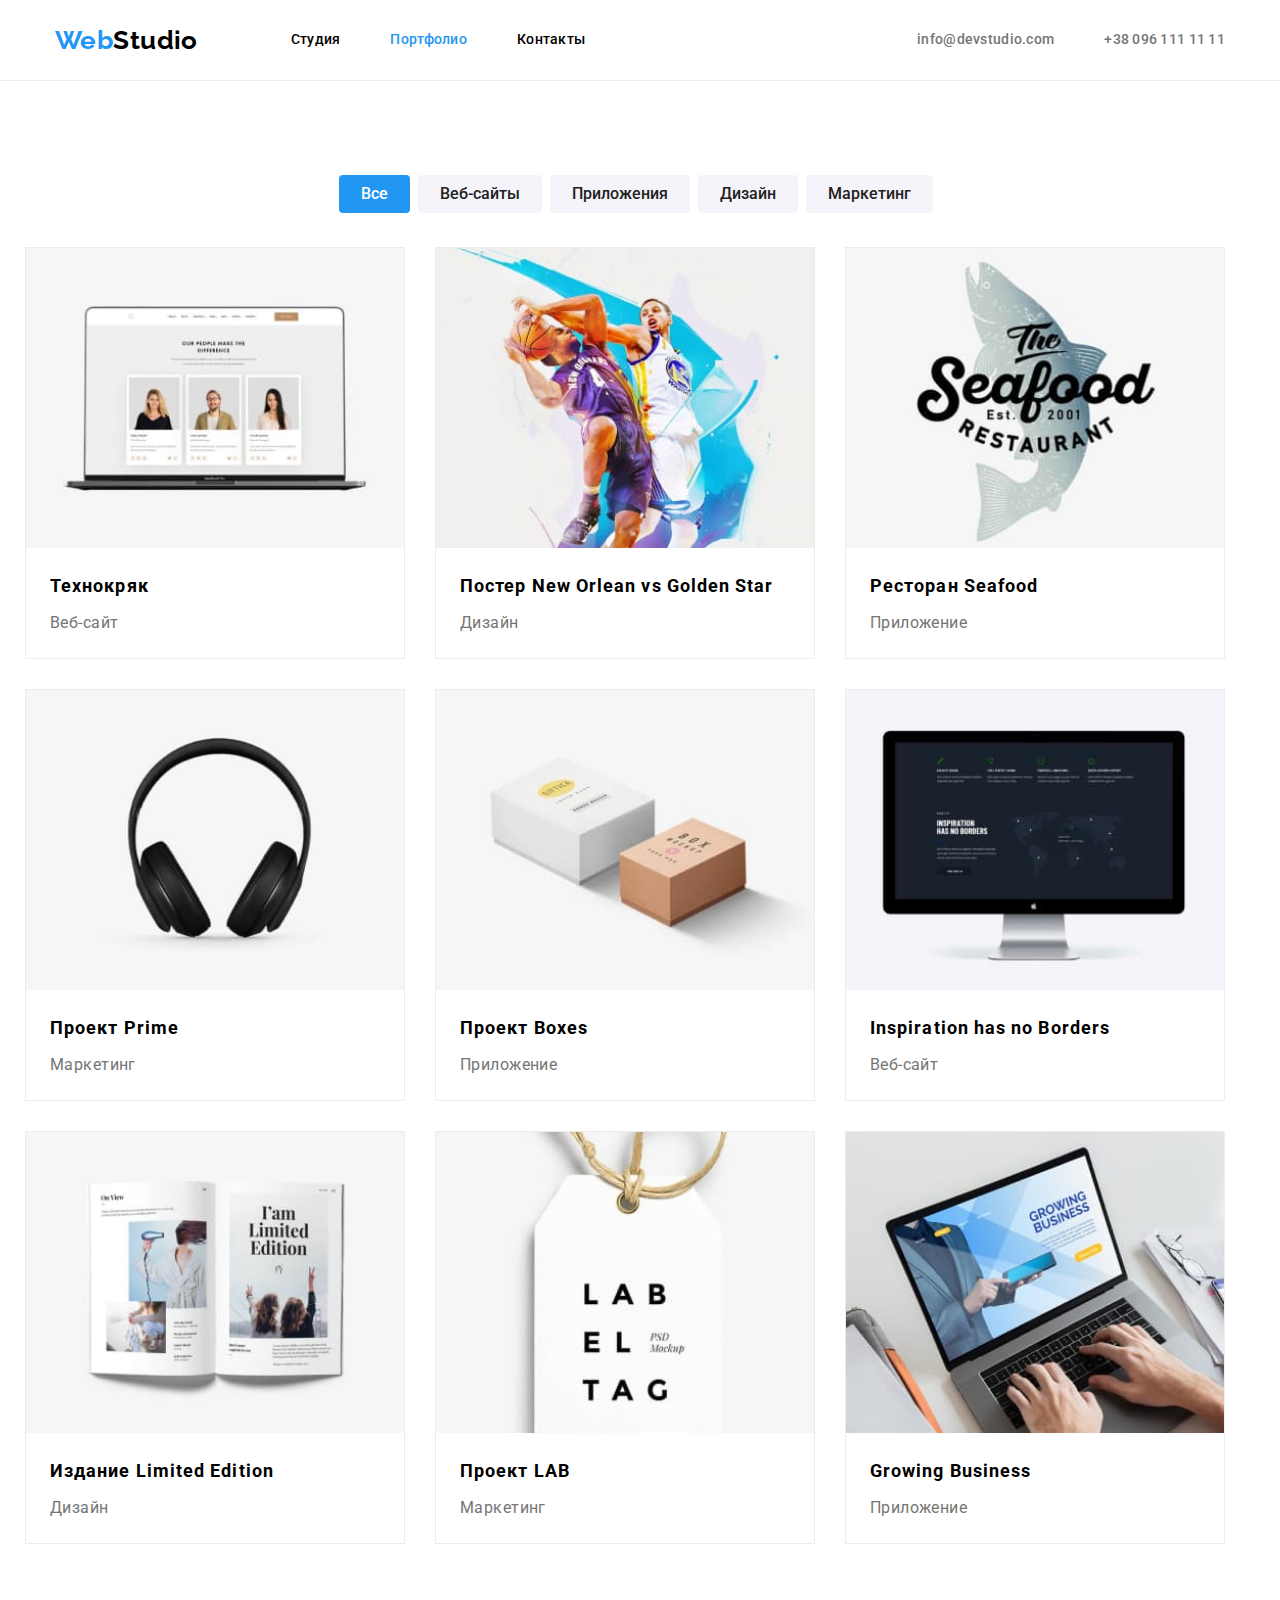
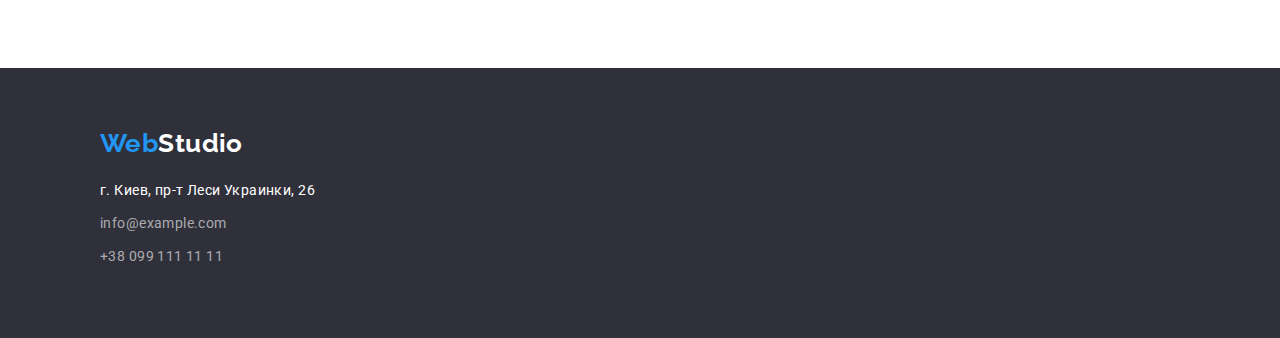
==== commit d67cb6cc: "little changes" ====
--- a/portfolio.html
+++ b/portfolio.html
@@ -46,7 +46,7 @@
       <!-- Фільтр -->
       <section class="section btn">
         <div class="conteiner">
-          <h1 class="title-hide">Сторінка портфоліо</h1>
+          <h1 class="visually-hidden">Сторінка портфоліо</h1>
           <ul class="section-button">
             <li><button type="button" class="button-current">Все</button></li>
             <li>
@@ -66,49 +66,49 @@
       <section>
         <div class="conteiner">
           <ul class="section-works">
-            <li class="flex">
+            <li class="works-item">
               <img src="./images/imgP1.jpg" alt="tehnokr" width="370" />
               <h3 class="section-title-works">Технокряк</h3>
               <p class="title-text-works">Веб-сайт</p>
             </li>
-            <li class="flex">
+            <li class="works-item">
               <img src="./images/imgP2.jpg" alt="NOvsGS" width="370" />
               <h3 class="section-title-works">
                 Постер New Orlean vs Golden Star
               </h3>
               <p class="title-text-works">Дизайн</p>
             </li>
-            <li class="flex">
+            <li class="works-item">
               <img src="./images/imgP3.jpg" alt="Seafood" width="370" />
               <h3 class="section-title-works">Ресторан Seafood</h3>
               <p class="title-text-works">Приложение</p>
             </li>
-            <li class="flex">
+            <li class="works-item">
               <img src="./images/imgP4.jpg" alt="Prime" width="370" />
               <h3 class="section-title-works">Проект Prime</h3>
               <p class="title-text-works">Маркетинг</p>
             </li>
-            <li class="flex">
+            <li class="works-item">
               <img src="./images/imgP5.jpg" alt="Boxes" width="370" />
               <h3 class="section-title-works">Проект Boxes</h3>
               <p class="title-text-works">Приложение</p>
             </li>
-            <li class="flex">
+            <li class="works-item">
               <img src="./images/imgP6.jpg" alt="Inspiration" width="370" />
               <h3 class="section-title-works">Inspiration has no Borders</h3>
               <p class="title-text-works">Веб-сайт</p>
             </li>
-            <li class="flex">
+            <li class="works-item">
               <img src="./images/imgP7.jpg" alt="LE" width="370" />
               <h3 class="section-title-works">Издание Limited Edition</h3>
               <p class="title-text-works">Дизайн</p>
             </li>
-            <li class="flex">
+            <li class="works-item">
               <img src="./images/imgP8.jpg" alt="LAB" width="370" />
               <h3 class="section-title-works">Проект LAB</h3>
               <p class="title-text-works">Маркетинг</p>
             </li>
-            <li class="flex">
+            <li class="works-item">
               <img src="./images/imgP9.jpg" alt="LAB" width="370" />
               <h3 class="section-title-works">Growing Business</h3>
               <p class="title-text-works">Приложение</p>
--- a/css/style.css
+++ b/css/style.css
@@ -17,6 +17,9 @@
   --button-filter: #f5f4fa;
   --button-filter-text: #212121;
   --header-border: #ececec;
+  --card-set-gap: 30px;
+  --card-shadow: rgba(50, 50, 93, 0.25) 0px 2px 5px -1px,
+    rgba(0, 0, 0, 0.3) 0px 1px 3px -1px;
 }
 html {
   box-sizing: border-box;
@@ -61,6 +64,10 @@
 address {
   font-style: normal;
 }
+img {
+  display: block;
+  min-width: 100%;
+}
 
 .conteiner {
   width: 1200px;
@@ -75,6 +82,18 @@
   padding-top: 94px;
   padding-bottom: 94px;
 }
+.visually-hidden {
+  position: absolute;
+  white-space: nowrap;
+  width: 1px;
+  height: 1px;
+  overflow: hidden;
+  border: 0;
+  padding: 0;
+  clip: rect(0 0 0 0);
+  clip-path: inset(50%);
+  margin: -1px;
+}
 
 /* header */
 .header-conteiner {
@@ -166,7 +185,6 @@
 
 .title-studio {
   color: var(--text-white);
-
   font-weight: 900;
   font-size: 44px;
   line-height: 1.36;
@@ -174,6 +192,8 @@
   letter-spacing: 0.06em;
   text-transform: uppercase;
   margin-bottom: 30px;
+  max-width: 700px;
+  margin-left: 450px;
 }
 .button {
   padding: 10px 32px;
@@ -290,6 +310,9 @@
 .team-item {
   background-color: var(--text-white);
   margin-right: 30px;
+  box-shadow: var(--card-shadow);
+  border-radius: 4px;
+  overflow: hidden;
 }
 .team-item:last-child {
   margin-right: 0;
@@ -313,8 +336,9 @@
   margin-bottom: 30px;
 }
 
-.title-hide {
-  display: none;
+.card {
+  /* box-shadow: var(--card-shadow);
+  border-radius: 10px; */
 }
 
 /* portfolio settings */
@@ -378,13 +402,15 @@
 .section-works {
   display: flex;
   flex-wrap: wrap;
-  margin: -15px;
+  margin: -30px;
   /* outline: 2px solid pink; */
   margin-top: 0;
   margin-bottom: 94px;
 }
-.flex {
+.works-item {
   width: 370px;
-  margin: 15px;
-  border: 1px solid rgba(238, 238, 238, 1);
-}
+  margin-right: 30px;
+  margin-bottom: 30px;
+  flex-basis: calc(100% / 3 - 30px);
+  border: 1px solid var(--header-border);
+}
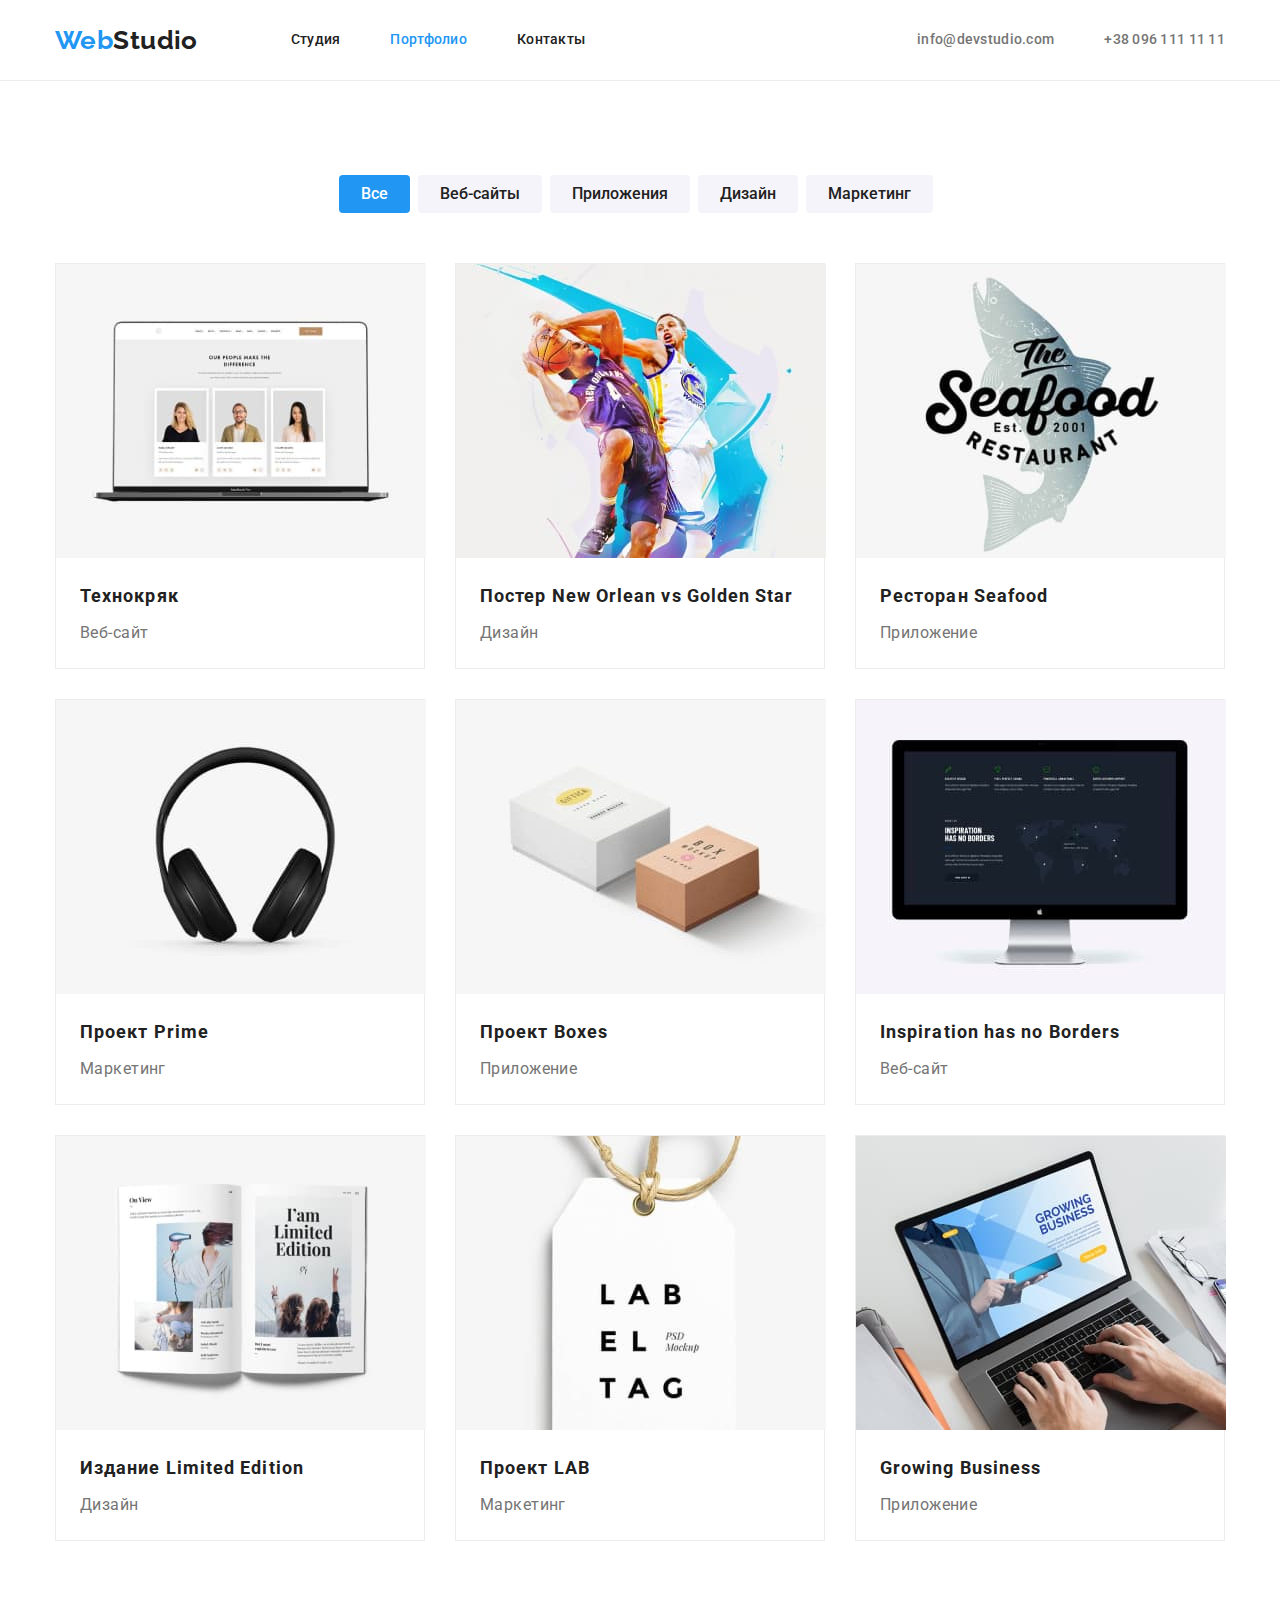
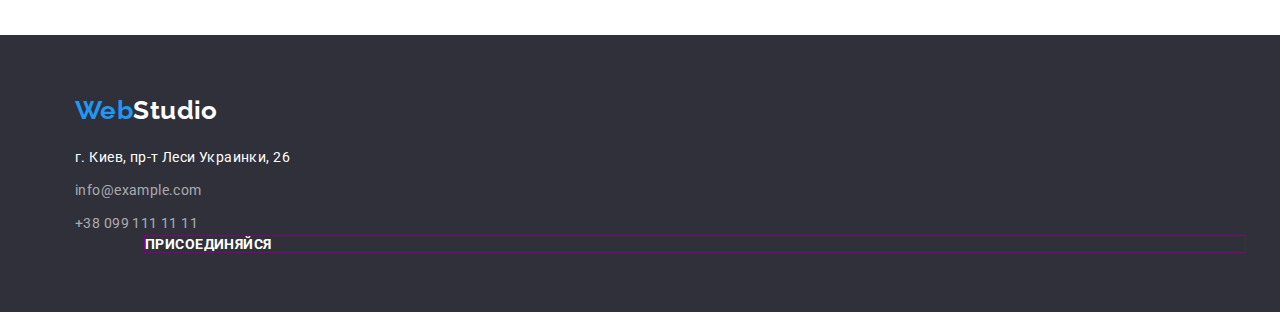
==== commit 9667ea7e: "fixed bugs" ====
--- a/portfolio.html
+++ b/portfolio.html
@@ -43,9 +43,9 @@
     </header>
 
     <main>
-      <!-- Фільтр -->
-      <section class="section btn">
-        <div class="conteiner">
+      <!-- Наші роботи -->
+      <section class="section">
+        <div class="conteiner btn">
           <h1 class="visually-hidden">Сторінка портфоліо</h1>
           <ul class="section-button">
             <li><button type="button" class="button-current">Все</button></li>
@@ -61,9 +61,6 @@
             </li>
           </ul>
         </div>
-      </section>
-      <!-- Наші роботи -->
-      <section>
         <div class="conteiner">
           <ul class="section-works">
             <li class="works-item">
@@ -118,15 +115,26 @@
       </section>
     </main>
     <footer class="footer">
-      <div class="conteiner footer">
-        <a class="text-logo-footer" href="/"
-          ><span class="web">Web</span>Studio</a
-        >
-        <address class="footer-address">
-          <p class="kyiv">г. Киев, пр-т Леси Украинки, 26</p>
-          <a class="link" href="mailto:">info@example.com</a>
-          <a class="link" href="tel:+">+38 099 111 11 11</a>
-        </address>
+      <div class="conteiner">
+        <div class="block">
+          <a class="text-logo-footer" href="./index.html"
+            ><span class="web">Web</span>Studio</a
+          >
+          <address class="footer-address">
+            <p class="kyiv">г. Киев, пр-т Леси Украинки, 26</p>
+            <a class="footer-link" href="mailto:info@example.com"
+              >info@example.com</a
+            >
+            <a class="footer-link" href="tel:+380991111111"
+              >+38 099 111 11 11</a
+            >
+          </address>
+        </div>
+        <ul class="footer-list">
+          <li class="footer-item">
+            <h3 class="footer-title">присоединяйся</h3>
+          </li>
+        </ul>
       </div>
     </footer>
   </body>
--- a/css/style.css
+++ b/css/style.css
@@ -8,7 +8,7 @@
 
 /* коліру в футері тел, пошта rgba(255, 255, 255, 0.6) */
 :root {
-  --text-title: #000000;
+  --text-title: #212121;
   --text-accent-hf: #2196f3;
   --primery-text-color: #757575;
   --text-white: #fff;
@@ -193,7 +193,8 @@
   text-transform: uppercase;
   margin-bottom: 30px;
   max-width: 700px;
-  margin-left: 450px;
+  margin-left: auto;
+  margin-right: auto;
 }
 .button {
   padding: 10px 32px;
@@ -212,6 +213,7 @@
 /* footer */
 .footer {
   background-color: var(--color-bcg);
+  padding: 60px;
   /* font-size: 14px;
   line-height: 1.71; */
 }
@@ -235,7 +237,7 @@
   line-height: 1.71;
   margin-bottom: 9px;
 }
-.footer .link {
+.footer-link {
   color: var(--mail-tel-footer);
   font-style: normal;
   display: flex;
@@ -244,13 +246,34 @@
   text-decoration: none;
   margin-bottom: 9px;
 }
-.footer a:focus,
-.footer a:hover {
+.footer-link:last-child {
+  margin-bottom: 0;
+}
+
+.footer-link:focus,
+.footer-link:hover {
   color: var(--text-accent-hf);
 }
 .conteiner.footer {
+  display: flex;
+  padding: 60px;
+}
+
+.block {
   display: block;
-  padding: 60px;
+}
+.footer-list {
+  margin-left: 70px;
+  outline: 1px solid purple;
+}
+.footer-title {
+  font-weight: 700;
+  font-size: 14px;
+  line-height: calc(16 / 14);
+  letter-spacing: 0.03em;
+  text-transform: uppercase;
+
+  color: var(--text-white);
 }
 /* особенности */
 
@@ -259,6 +282,9 @@
 }
 .credo-item {
   margin-right: 30px;
+}
+.features {
+  padding-bottom: 0;
 }
 .section-title-feature {
   color: var(--text-title);
@@ -318,13 +344,16 @@
   margin-right: 0;
 }
 
+.wrap-text {
+  margin-top: 30px;
+  margin-bottom: 16px;
+}
 .section-title-team {
   color: var(--text-title);
   font-weight: 500;
   font-size: 16px;
   line-height: 1.18;
   text-align: center;
-  margin-top: 30px;
 }
 
 .text-team {
@@ -333,7 +362,6 @@
   line-height: 1.18;
   text-align: center;
   margin-top: 10px;
-  margin-bottom: 30px;
 }
 
 .card {
@@ -341,19 +369,30 @@
   border-radius: 10px; */
 }
 
+/* клієнти  */
+
+.clients-title {
+  font-weight: 700;
+  font-size: 36px;
+  line-height: calc(42 / 36);
+  text-align: center;
+  letter-spacing: 0.03em;
+  color: var(--text-title);
+  margin-bottom: 50px;
+}
+
 /* portfolio settings */
 .section-button {
   display: flex;
   margin-right: auto;
   margin-left: auto;
-  margin-top: 0;
-  margin-bottom: 34px;
+  margin-bottom: 50px;
   justify-content: center;
 }
-.section.btn {
+.conteiner.btn {
   padding-bottom: 0;
 }
-.section .button-filter {
+.button-filter {
   color: var(--button-filter-text);
   background-color: var(--button-filter);
   font-weight: 500;
@@ -402,10 +441,9 @@
 .section-works {
   display: flex;
   flex-wrap: wrap;
-  margin: -30px;
+  margin-right: -30px;
+  margin-bottom: -30px;
   /* outline: 2px solid pink; */
-  margin-top: 0;
-  margin-bottom: 94px;
 }
 .works-item {
   width: 370px;
